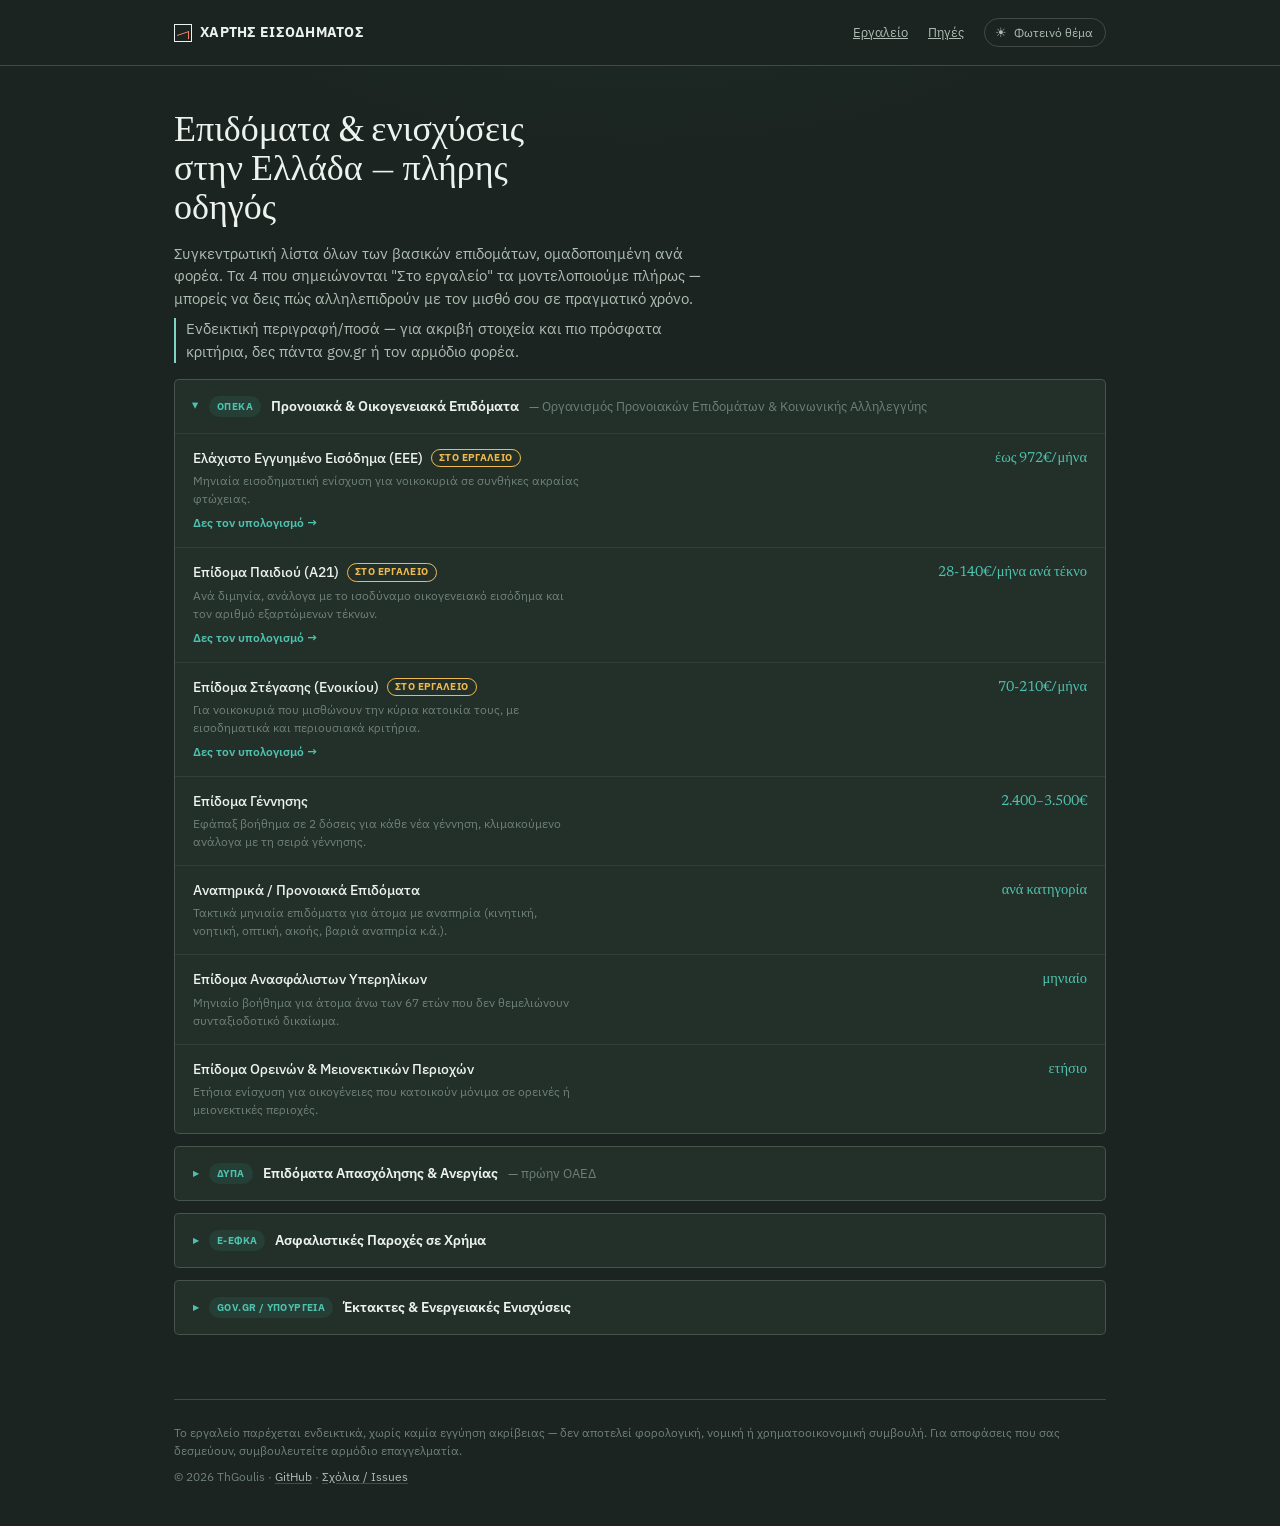
==== epidomata.html @ 14509c6a "Add files via upload" ====
<!DOCTYPE html>
<html lang="el" data-theme="dark">
<head>
<meta charset="UTF-8">
<meta name="viewport" content="width=device-width, initial-scale=1.0">
<title>Επιδόματα &amp; Ενισχύσεις στην Ελλάδα — Πλήρης Οδηγός | Χάρτης Εισοδήματος</title>
<meta name="description" content="Όλα τα επιδόματα και οικονομικές ενισχύσεις στην Ελλάδα σε ένα σημείο — ΟΠΕΚΑ, ΔΥΠΑ, e-ΕΦΚΑ και έκτακτες ενισχύσεις. Τι είναι, ποιος δικαιούται, πόσο είναι το ποσό.">
<link rel="canonical" href="https://thgoulis.github.io/Benefit-cliff/epidomata.html">
<link rel="icon" type="image/svg+xml" href="data:image/svg+xml,%3Csvg xmlns='http://www.w3.org/2000/svg' viewBox='0 0 32 32'%3E%3Crect width='32' height='32' rx='7' fill='%231B2420'/%3E%3Crect x='7' y='9' width='18' height='3.4' rx='1.7' fill='%234FC2AE'/%3E%3Crect x='7' y='14.3' width='18' height='3.4' rx='1.7' fill='%234FC2AE'/%3E%3Crect x='7' y='19.6' width='18' height='3.4' rx='1.7' fill='%234FC2AE'/%3E%3C/svg%3E">
<link rel="preconnect" href="https://fonts.googleapis.com">
<link rel="preconnect" href="https://fonts.gstatic.com" crossorigin>
<link href="https://fonts.googleapis.com/css2?family=Newsreader:ital,opsz,wght@0,6..72,400;0,6..72,500;0,6..72,600;1,6..72,500&family=IBM+Plex+Sans:wght@400;500;600;700&display=swap" rel="stylesheet">
<link rel="stylesheet" href="style.css">
<style>
  /* Στυλ ειδικά για αυτή τη σελίδα αναφοράς — προσθέτει πάνω στο style.css, δεν το αντικαθιστά */
  .ref-hero{ padding: 48px 0 8px; }
  .ref-hero h1{
    font-family:'Newsreader', serif; font-weight:500; font-size: clamp(26px, 4vw, 36px);
    margin: 0 0 12px; max-width: 20ch;
  }
  .ref-hero p{ color: var(--ink-soft); font-size: 15px; max-width: 60ch; margin: 0 0 8px; }
  .ref-note{
    font-size: 12.5px; color: var(--ink-faint); margin: 4px 0 32px;
    border-left: 2px solid var(--contour-soft); padding-left: 10px;
  }

  .agency-group{
    background: var(--paper-card); border: 1px solid var(--line-strong); border-radius: var(--radius);
    margin-bottom: 12px; overflow: hidden;
  }
  .agency-group summary{
    cursor: pointer; padding: 16px 18px; font-weight: 600; font-size: 14px;
    display:flex; align-items:center; gap: 10px; list-style: none;
  }
  .agency-group summary::-webkit-details-marker{ display:none; }
  .agency-group summary::before{ content:"▸"; color: var(--contour); font-size: 11px; transition: transform .15s ease; flex: none; }
  .agency-group[open] summary::before{ transform: rotate(90deg); }
  .agency-group summary .agency-full{ color: var(--ink-faint); font-weight: 400; font-size: 12.5px; }
  .agency-badge{
    font-size: 10px; font-weight: 700; text-transform: uppercase; letter-spacing: 0.04em;
    color: var(--contour); background: rgba(61,163,148,0.12); padding: 3px 8px; border-radius: 999px; flex: none;
  }

  .agency-row{
    padding: 14px 18px; border-top: 1px solid var(--line);
    display:flex; justify-content:space-between; gap:16px; align-items:flex-start;
  }
  .agency-row .name{ font-weight: 500; font-size: 13.5px; display:flex; align-items:center; gap:8px; flex-wrap:wrap; }
  .agency-row .desc{ color: var(--ink-faint); font-size: 12px; margin-top: 4px; max-width: 56ch; }
  .agency-row .amount{
    font-family:'Newsreader', serif; font-size: 14.5px; color: var(--contour); flex: none;
    white-space: nowrap; text-align:right;
  }
  .in-tool-tag{
    font-size: 9.5px; font-weight: 700; text-transform: uppercase; letter-spacing: 0.04em;
    color: var(--hazard); border: 1px solid var(--hazard); border-radius: 999px; padding: 1px 7px;
  }
  .agency-row a.tool-link{
    display:inline-block; margin-top: 6px; font-size: 12px; color: var(--contour); font-weight: 600; text-decoration:none;
  }
  .agency-row a.tool-link:hover{ text-decoration: underline; }
</style>
</head>
<body>

<div class="topbar">
  <div class="wrap">
    <div class="brand"><span class="mark"></span> Χάρτης Εισοδήματος</div>
    <nav>
      <a href="index.html">Εργαλείο</a>
      <a href="https://github.com/ThGoulis/Benefit-cliff/blob/main/TECHNICAL.md" target="_blank" rel="noopener">Πηγές</a>
      <button id="themeToggle" type="button" aria-pressed="false">
        <span class="tt-icon" aria-hidden="true">☾</span>
        <span class="tt-label">Σκούρο θέμα</span>
      </button>
    </nav>
  </div>
</div>

<div class="wrap">
  <section class="ref-hero">
    <h1>Επιδόματα &amp; ενισχύσεις στην Ελλάδα — πλήρης οδηγός</h1>
    <p>Συγκεντρωτική λίστα όλων των βασικών επιδομάτων, ομαδοποιημένη ανά φορέα. Τα 4 που σημειώνονται "Στο εργαλείο" τα μοντελοποιούμε πλήρως — μπορείς να δεις πώς αλληλεπιδρούν με τον μισθό σου σε πραγματικό χρόνο.</p>
    <p class="ref-note">Ενδεικτική περιγραφή/ποσά — για ακριβή στοιχεία και πιο πρόσφατα κριτήρια, δες πάντα gov.gr ή τον αρμόδιο φορέα.</p>
  </section>

  <!-- ΟΠΕΚΑ -->
  <details class="agency-group" open>
    <summary><span class="agency-badge">ΟΠΕΚΑ</span> Προνοιακά &amp; Οικογενειακά Επιδόματα <span class="agency-full">— Οργανισμός Προνοιακών Επιδομάτων &amp; Κοινωνικής Αλληλεγγύης</span></summary>

    <div class="agency-row">
      <div>
        <div class="name">Ελάχιστο Εγγυημένο Εισόδημα (ΕΕΕ) <span class="in-tool-tag">Στο εργαλείο</span></div>
        <div class="desc">Μηνιαία εισοδηματική ενίσχυση για νοικοκυριά σε συνθήκες ακραίας φτώχειας.</div>
        <a class="tool-link" href="index.html">Δες τον υπολογισμό →</a>
      </div>
      <div class="amount">έως 972€/μήνα</div>
    </div>

    <div class="agency-row">
      <div>
        <div class="name">Επίδομα Παιδιού (Α21) <span class="in-tool-tag">Στο εργαλείο</span></div>
        <div class="desc">Ανά διμηνία, ανάλογα με το ισοδύναμο οικογενειακό εισόδημα και τον αριθμό εξαρτώμενων τέκνων.</div>
        <a class="tool-link" href="index.html">Δες τον υπολογισμό →</a>
      </div>
      <div class="amount">28-140€/μήνα ανά τέκνο</div>
    </div>

    <div class="agency-row">
      <div>
        <div class="name">Επίδομα Στέγασης (Ενοικίου) <span class="in-tool-tag">Στο εργαλείο</span></div>
        <div class="desc">Για νοικοκυριά που μισθώνουν την κύρια κατοικία τους, με εισοδηματικά και περιουσιακά κριτήρια.</div>
        <a class="tool-link" href="index.html">Δες τον υπολογισμό →</a>
      </div>
      <div class="amount">70-210€/μήνα</div>
    </div>

    <div class="agency-row">
      <div>
        <div class="name">Επίδομα Γέννησης</div>
        <div class="desc">Εφάπαξ βοήθημα σε 2 δόσεις για κάθε νέα γέννηση, κλιμακούμενο ανάλογα με τη σειρά γέννησης.</div>
      </div>
      <div class="amount">2.400–3.500€</div>
    </div>

    <div class="agency-row">
      <div>
        <div class="name">Αναπηρικά / Προνοιακά Επιδόματα</div>
        <div class="desc">Τακτικά μηνιαία επιδόματα για άτομα με αναπηρία (κινητική, νοητική, οπτική, ακοής, βαριά αναπηρία κ.ά.).</div>
      </div>
      <div class="amount">ανά κατηγορία</div>
    </div>

    <div class="agency-row">
      <div>
        <div class="name">Επίδομα Ανασφάλιστων Υπερηλίκων</div>
        <div class="desc">Μηνιαίο βοήθημα για άτομα άνω των 67 ετών που δεν θεμελιώνουν συνταξιοδοτικό δικαίωμα.</div>
      </div>
      <div class="amount">μηνιαίο</div>
    </div>

    <div class="agency-row">
      <div>
        <div class="name">Επίδομα Ορεινών &amp; Μειονεκτικών Περιοχών</div>
        <div class="desc">Ετήσια ενίσχυση για οικογένειες που κατοικούν μόνιμα σε ορεινές ή μειονεκτικές περιοχές.</div>
      </div>
      <div class="amount">ετήσιο</div>
    </div>
  </details>

  <!-- ΔΥΠΑ -->
  <details class="agency-group">
    <summary><span class="agency-badge">ΔΥΠΑ</span> Επιδόματα Απασχόλησης &amp; Ανεργίας <span class="agency-full">— πρώην ΟΑΕΔ</span></summary>

    <div class="agency-row">
      <div>
        <div class="name">Τακτικό Επίδομα Ανεργίας</div>
        <div class="desc">Για μισθωτούς των οποίων η σύμβαση καταγγέλθηκε ή έληξε, εφόσον συμπληρώνουν τις απαιτούμενες ημέρες ασφάλισης.</div>
      </div>
      <div class="amount">ανά περίπτωση</div>
    </div>

    <div class="agency-row">
      <div>
        <div class="name">Επίδομα Μακροχρονίως Ανέργων</div>
        <div class="desc">Για εγγεγραμμένους ανέργους που παραμένουν στα μητρώα πάνω από 12 μήνες και έχουν εξαντλήσει την τακτική επιδότηση.</div>
      </div>
      <div class="amount">μηνιαίο</div>
    </div>

    <div class="agency-row">
      <div>
        <div class="name">Ειδική Παροχή Προστασίας Μητρότητας</div>
        <div class="desc">Επιδότηση 9-12 μηνών (μετά την άδεια λοχείας) για μισθωτές, αυτοαπασχολούμενες και αγρότισσες.</div>
      </div>
      <div class="amount">9-12 μήνες</div>
    </div>

    <div class="agency-row">
      <div>
        <div class="name">Βοήθημα Αυτοτελώς &amp; Ανεξαρτήτως Απασχολουμένων</div>
        <div class="desc">Για ελεύθερους επαγγελματίες που διέκοψαν αποδεδειγμένα τη δραστηριότητά τους.</div>
      </div>
      <div class="amount">ανά περίπτωση</div>
    </div>

    <div class="agency-row">
      <div>
        <div class="name">Ειδικά Εποχικά Βοηθήματα</div>
        <div class="desc">Εφάπαξ ενισχύσεις για εργαζόμενους σε εποχιακά επαγγέλματα (τουρισμός, επισιτισμός, οικοδομή, καλλιτέχνες κ.ά.).</div>
      </div>
      <div class="amount">εφάπαξ</div>
    </div>
  </details>

  <!-- e-ΕΦΚΑ -->
  <details class="agency-group">
    <summary><span class="agency-badge">e-ΕΦΚΑ</span> Ασφαλιστικές Παροχές σε Χρήμα</summary>

    <div class="agency-row">
      <div>
        <div class="name">Επίδομα Ασθενείας &amp; Ατυχήματος</div>
        <div class="desc">Αποζημίωση για τις ημέρες απουσίας από την εργασία λόγω ασθένειας ή εργατικού ατυχήματος.</div>
      </div>
      <div class="amount">ανά περίπτωση</div>
    </div>

    <div class="agency-row">
      <div>
        <div class="name">Επίδομα Κυοφορίας &amp; Λοχείας</div>
        <div class="desc">Καταβάλλεται σε ασφαλισμένες για το διάστημα πριν και μετά τον τοκετό (συνολικά 119 ημέρες).</div>
      </div>
      <div class="amount">119 ημέρες</div>
    </div>

    <div class="agency-row">
      <div>
        <div class="name">Εξωιδρυματικό Επίδομα</div>
        <div class="desc">Μηνιαίο βοήθημα παραπληγίας / τετραπληγίας για ασφαλισμένους και συνταξιούχους.</div>
      </div>
      <div class="amount">μηνιαίο</div>
    </div>

    <div class="agency-row">
      <div>
        <div class="name">Επίδομα Εξόδων Κηδείας</div>
        <div class="desc">Εφάπαξ χρηματικό ποσό στον φροντιστή της κηδείας θανόντος ασφαλισμένου ή συνταξιούχου.</div>
      </div>
      <div class="amount">εφάπαξ</div>
    </div>
  </details>

  <!-- Έκτακτες / Λοιπά -->
  <details class="agency-group">
    <summary><span class="agency-badge">Gov.gr / Υπουργεία</span> Έκτακτες &amp; Ενεργειακές Ενισχύσεις</summary>

    <div class="agency-row">
      <div>
        <div class="name">Κοινωνικό Οικιακό Τιμολόγιο (ΚΟΤ) <span class="in-tool-tag">Στο εργαλείο</span></div>
        <div class="desc">Έκπτωση στο ηλεκτρικό ρεύμα για ευάλωτα νοικοκυριά (μοντελοποιούμε την κατηγορία Β).</div>
        <a class="tool-link" href="index.html">Δες τον υπολογισμό →</a>
      </div>
      <div class="amount">4,5 λεπτά/kWh</div>
    </div>

    <div class="agency-row">
      <div>
        <div class="name">Επίδομα Θέρμανσης</div>
        <div class="desc">Ετήσιο επίδομα για δαπάνες θέρμανσης (πετρέλαιο, φυσικό αέριο, ρεύμα, καυσόξυλα κ.ά.) — εξαρτάται από κλιματική ζώνη οικισμού.</div>
      </div>
      <div class="amount">ανά καύσιμο/ζώνη</div>
    </div>

    <div class="agency-row">
      <div>
        <div class="name">Προγράμματα Vouchers</div>
        <div class="desc">Περιοδικά προγράμματα όπως «Τουρισμός για Όλους», Youth Pass, Κοινωνικός Τουρισμός ΔΥΠΑ κ.ά.</div>
      </div>
      <div class="amount">περιοδικά</div>
    </div>
  </details>

  <footer>
    <span>Το εργαλείο παρέχεται ενδεικτικά, χωρίς καμία εγγύηση ακρίβειας — δεν αποτελεί φορολογική, νομική ή χρηματοοικονομική συμβουλή. Για αποφάσεις που σας δεσμεύουν, συμβουλευτείτε αρμόδιο επαγγελματία.</span>
    <span>© 2026 ThGoulis · <a href="https://github.com/ThGoulis/Benefit-cliff" target="_blank" rel="noopener">GitHub</a> · <a href="https://github.com/ThGoulis/Benefit-cliff/issues" target="_blank" rel="noopener">Σχόλια / Issues</a></span>
  </footer>
</div>

<script>
  const themeToggle = document.getElementById('themeToggle');
  const ttIcon = themeToggle.querySelector('.tt-icon');
  const ttLabel = themeToggle.querySelector('.tt-label');

  function setTheme(dark){
    document.documentElement.setAttribute('data-theme', dark ? 'dark' : 'light');
    themeToggle.setAttribute('aria-pressed', String(dark));
    ttIcon.textContent = dark ? '☀' : '☾';
    ttLabel.textContent = dark ? 'Φωτεινό θέμα' : 'Σκούρο θέμα';
  }

  setTheme(true);
  themeToggle.addEventListener('click', () => {
    const isDark = document.documentElement.getAttribute('data-theme') === 'dark';
    setTheme(!isDark);
  });
</script>

</body>
</html>
---- style.css ----
:root{
    --paper: #F1F4F0;
    --paper-card: #FFFFFF;
    --ink: #263A32;
    --ink-soft: #5B6E64;
    --ink-faint: #93A39A;
    --contour: #3DA394;
    --contour-soft: #8FC4BA;
    --hazard: #E8A33D;
    --drop: #E2694F;
    --line: rgba(38,58,50,0.09);
    --line-strong: rgba(38,58,50,0.18);
    --radius: 5px;
  }

  :root[data-theme="dark"]{
    --paper: #1B2420;
    --paper-card: #223029;
    --ink: #EDF2EE;
    --ink-soft: #AEBDB4;
    --ink-faint: #6E8078;
    --contour: #4FC2AE;
    --contour-soft: #7FD4C4;
    --hazard: #F0B94D;
    --drop: #F0806A;
    --line: rgba(237,242,238,0.08);
    --line-strong: rgba(237,242,238,0.18);
  }

  :root{ color-scheme: light; }
  :root[data-theme="dark"]{ color-scheme: dark; }

  html{ transition: none; }
  body{ transition: background-color 0.2s ease, color 0.2s ease; }
  .chart-card, .field, table.breakdown{ transition: background-color 0.2s ease, border-color 0.2s ease; }

  *{ box-sizing: border-box; }
  html{ scroll-behavior: smooth; }

  body{
    margin:0;
    background: var(--paper);
    color: var(--ink);
    font-family: 'IBM Plex Sans', sans-serif;
    line-height: 1.5;
    background-image:
      radial-gradient(ellipse 900px 500px at 50% -10%, rgba(61,163,148,0.10), transparent 60%);
    background-repeat: no-repeat;
  }

  a{ color: inherit; }

  .wrap{
    max-width: 980px;
    margin: 0 auto;
    padding: 0 24px;
  }

  /* ---------- Top bar ---------- */
  .topbar{
    border-bottom: 1px solid var(--line-strong);
    background: var(--paper);
  }
  .topbar .wrap{
    display:flex;
    align-items:center;
    justify-content: space-between;
    padding-top: 18px;
    padding-bottom: 18px;
  }
  .brand{
    font-family:'IBM Plex Sans', sans-serif;
    font-weight:700;
    letter-spacing: 0.02em;
    font-size: 14px;
    text-transform: uppercase;
    display:flex;
    align-items:center;
    gap: 8px;
  }
  .brand .mark{
    width: 18px; height: 18px;
    border: 1.5px solid var(--ink);
    position: relative;
    flex: none;
  }
  .brand .mark::after{
    content:"";
    position:absolute;
    left:2px; right:2px; bottom:2px;
    height: 7px;
    border-top: 1.5px solid var(--drop);
    border-right: 1.5px solid var(--drop);
    transform: skewY(-18deg);
    transform-origin: right bottom;
  }
  .topbar nav{
    font-size: 13px;
    color: var(--ink-soft);
    display:flex; gap: 20px;
    align-items: center;
  }
  #themeToggle{
    display:flex;
    align-items:center;
    gap: 7px;
    font-family: inherit;
    font-size: 12px;
    color: var(--ink-soft);
    background: transparent;
    border: 1px solid var(--line-strong);
    border-radius: 999px;
    padding: 6px 12px 6px 10px;
    cursor: pointer;
  }
  #themeToggle:hover{ border-color: var(--contour); color: var(--ink); }
  #themeToggle .tt-icon{ font-size: 13px; line-height:1; }
  @media (max-width: 520px){
    .topbar nav span:not(.tt-icon), .topbar nav > a{ display:none; }
    .tt-label{ display:none; }
  }

  /* ---------- Hero ---------- */
  .hero{
    padding: 56px 0 40px;
  }
  .intro-card{
    position: relative;
    background: var(--paper-card);
    border: 1px solid var(--line-strong);
    border-radius: var(--radius);
    padding: 18px 40px 18px 20px;
    margin-bottom: 28px;
  }
  .intro-eyebrow{
    font-size: 11px;
    font-weight: 700;
    text-transform: uppercase;
    letter-spacing: 0.06em;
    color: var(--contour);
    margin-bottom: 8px;
  }
  .intro-list{
    margin: 0;
    padding-left: 18px;
    font-size: 13px;
    color: var(--ink-soft);
    line-height: 1.6;
  }
  .intro-list strong{ color: var(--ink); font-weight: 600; }
  .intro-close{
    position: absolute;
    top: 10px; right: 10px;
    width: 26px; height: 26px;
    border: none;
    background: transparent;
    color: var(--ink-faint);
    font-size: 18px;
    line-height: 1;
    cursor: pointer;
    border-radius: 50%;
  }
  .intro-close:hover{ background: var(--line); color: var(--ink); }
  .eyebrow{
    font-size: 12px;
    letter-spacing: 0.12em;
    text-transform: uppercase;
    color: var(--contour);
    font-weight: 600;
    display:flex;
    align-items:center;
    gap:10px;
    margin-bottom: 18px;
  }
  .eyebrow::before{
    content:"";
    width: 28px; height: 1px;
    background: var(--contour);
  }
  h1{
    font-family: 'Newsreader', serif;
    font-weight: 500;
    font-size: clamp(34px, 5vw, 54px);
    line-height: 1.08;
    margin: 0 0 20px;
    max-width: 14ch;
  }
  h1 em{
    font-style: italic;
    color: var(--drop);
  }
  .lede{
    font-size: 17px;
    color: var(--ink-soft);
    max-width: 56ch;
    margin: 0 0 8px;
  }

  /* ---------- Chart card ---------- */
  .chart-card{
    margin-top: 36px;
    background: var(--paper-card);
    border: 1px solid var(--line-strong);
    border-radius: var(--radius);
    padding: 28px 28px 18px;
    position: relative;
  }
  .chart-card::before{
    content:"01 — ΔΙΑΓΡΑΜΜΑ";
    position:absolute;
    top: -10px; left: 24px;
    background: var(--paper);
    padding: 0 8px;
    font-size: 11px;
    letter-spacing: 0.08em;
    color: var(--ink-faint);
    font-weight: 600;
  }
  .chart-head{
    display:flex;
    justify-content: space-between;
    align-items: baseline;
    flex-wrap: wrap;
    gap: 8px;
    margin-bottom: 6px;
  }
  .chart-head h2{
    font-family: 'IBM Plex Sans', sans-serif;
    font-size: 14px;
    font-weight: 600;
    margin:0;
  }
  .chart-head .axis-label{
    font-size: 11.5px;
    color: var(--ink-faint);
  }
  svg.curve{ width:100%; height:auto; display:block; }
  .grid-line{ stroke: var(--line); stroke-width:1; }
  .axis-line{ stroke: var(--line-strong); stroke-width:1; }
  .curve-path{
    fill:none;
    stroke: var(--contour);
    stroke-width: 2.5;
    stroke-linecap: round;
    stroke-linejoin: round;
  }
  .drop-zone{ fill: var(--drop); opacity: 0.08; }
  .drop-line{
    stroke: var(--drop);
    stroke-width: 1.3;
    stroke-dasharray: 3 4;
  }
  .marker{
    fill: var(--paper-card);
    stroke: var(--contour);
    stroke-width: 2.5;
  }
  .hazard-tri{ fill: var(--hazard); stroke: var(--ink); stroke-width: 1.6; stroke-linejoin: round; }
  .chart-caption-text{
    font-family:'IBM Plex Sans', sans-serif;
    font-size: 10.5px;
    fill: var(--ink-soft);
  }
  .chart-caption-text.drop{ fill: var(--drop); font-weight:600; }

  .income-input-row{
    display:flex;
    align-items: baseline;
    gap: 12px;
    width: 100%;
    margin-bottom: 18px;
  }
  .income-input-row label{
    font-size: 12px;
    color: var(--ink-soft);
    flex: none;
  }
  .income-input-row input{
    font-family:'Newsreader', serif;
    font-size: 21px;
    font-weight: 500;
    color: var(--ink);
    background: transparent;
    border: none;
    border-bottom: 1px solid var(--line-strong);
    padding: 2px 0;
    width: 130px;
  }
  .income-input-row input:focus{ outline: none; border-bottom-color: var(--contour); }

  .slider-row{
    margin-top: 6px;
    padding-top: 16px;
    border-top: 1px solid var(--line);
    display:flex;
    align-items:center;
    gap: 18px;
    flex-wrap: wrap;
  }
  .slider-row label{
    font-size: 12px;
    color: var(--ink-soft);
    flex: none;
  }
  input[type=range]{
    flex: 1 1 220px;
    accent-color: var(--contour);
    height: 28px;
  }
  input[type=range]::-webkit-slider-thumb{
    width: 22px;
    height: 22px;
  }
  input[type=range]::-moz-range-thumb{
    width: 22px;
    height: 22px;
    border: none;
  }
  input[type=range]::-moz-range-track{
    height: 6px;
  }
  @media (max-width: 480px){
    .slider-row{ align-items: stretch; }
    .slider-row label{ flex-basis: 100%; }
    input[type=range]{ flex-basis: 100%; }
    .income-input-row{ flex-direction: column; align-items: flex-start; gap: 4px; }
  }
  .readouts{
    display:flex;
    gap: 22px;
    flex-wrap: wrap;
  }
  .readout{
    text-align: left;
  }
  .readout .num{
    font-family:'Newsreader', serif;
    font-size: 22px;
    font-weight: 500;
    line-height:1;
  }
  .readout .num.drop-color{ color: var(--drop); }
  .readout .num.gain-color{ color: var(--contour); }
  .readout .num.warn-color{ color: var(--hazard); }
  .readout .lbl{
    font-size: 10.5px;
    color: var(--ink-faint);
    text-transform: uppercase;
    letter-spacing: 0.05em;
  }

  .whatif-row{
    margin-top: 16px;
    padding-top: 14px;
    border-top: 1px solid var(--line);
    display:flex;
    align-items:center;
    gap: 12px;
    flex-wrap: wrap;
  }
  .whatif-label{
    font-size: 11.5px;
    color: var(--ink-faint);
    text-transform: uppercase;
    letter-spacing: 0.05em;
    flex: none;
  }
  .whatif-buttons{
    display:flex;
    gap: 8px;
    flex-wrap: wrap;
  }
  .whatif-btn{
    font-family: inherit;
    font-size: 12.5px;
    font-weight: 600;
    color: var(--contour);
    background: transparent;
    border: 1px solid var(--contour-soft);
    border-radius: 999px;
    padding: 5px 13px;
    cursor: pointer;
    transition: background-color 0.15s ease, color 0.15s ease;
  }
  .whatif-btn:hover{ background: var(--contour); color: var(--paper-card); }
  .whatif-btn-neg{ color: var(--drop); border-color: var(--drop); opacity: 0.75; }
  .whatif-btn-neg:hover{ background: var(--drop); color: var(--paper-card); opacity: 1; }

  /* ---------- Section shell ---------- */
  .section{
    margin-top: 52px;
  }
  .section-head{
    display:flex;
    align-items:baseline;
    gap: 14px;
    margin-bottom: 18px;
  }
  .section-num{
    font-family:'Newsreader', serif;
    font-style: italic;
    color: var(--contour-soft);
    font-size: 22px;
    flex: none;
  }
  .section-head h2{
    font-family:'IBM Plex Sans', sans-serif;
    font-size: 15px;
    font-weight: 700;
    text-transform: uppercase;
    letter-spacing: 0.04em;
    margin: 0;
  }
  .section-desc{
    font-size: 13.5px;
    color: var(--ink-soft);
    margin: -8px 0 20px;
    max-width: 60ch;
  }

  /* ---------- Input panel ---------- */
  .field-grid{
    display:grid;
    grid-template-columns: repeat(auto-fit, minmax(200px,1fr));
    background: var(--paper-card);
    border: 1px solid var(--line-strong);
    border-radius: var(--radius);
    overflow: hidden;
  }
  .field{
    background: var(--paper-card);
    padding: 16px 18px;
    border-right: 1px solid var(--line-strong);
    border-bottom: 1px solid var(--line-strong);
  }
  .field label{
    display:block;
    font-size: 11px;
    text-transform: uppercase;
    letter-spacing: 0.05em;
    color: var(--ink-faint);
    margin-bottom: 8px;
  }
  .field.spouse-field{
    border-left: 3px solid var(--contour-soft);
  }
  .field.spouse-field label{
    color: var(--contour);
  }
  .field.criteria-field{
    border-left: 3px solid var(--hazard);
  }
  .field.criteria-field label{
    color: var(--hazard);
  }
  .field select, .field input[type=number], .field input[type=text]{
    width:100%;
    padding: 8px 0;
    border: none;
    border-bottom: 1px solid var(--line-strong);
    background: transparent;
    font-family: inherit;
    font-size: 15px;
    color: var(--ink);
  }
  .field select{
    background: var(--paper-card);
    cursor: pointer;
  }
  .field select option{
    background: var(--paper-card);
    color: var(--ink);
  }
  .field select:focus, .field input:focus{
    outline: none;
    border-bottom-color: var(--contour);
  }
  .field .hint{
    font-size: 10.5px;
    color: var(--ink-faint);
    margin-top: 6px;
  }

  /* ---------- Executive summary card ---------- */
  .summary-card{
    background: var(--paper-card);
    border: 1px solid var(--line-strong);
    border-radius: var(--radius);
    padding: 18px 20px;
    margin-bottom: 24px;
  }
  .summary-insight{
    margin: 0 0 16px;
    font-size: 14.5px;
    line-height: 1.5;
    color: var(--ink);
    padding-bottom: 14px;
    border-bottom: 1px solid var(--line);
  }
  .summary-insight.warn-color{ color: var(--hazard); }
  .summary-insight.drop-color{ color: var(--drop); }
  .summary-insight.gain-color{ color: var(--contour); }
  .summary-grid{
    display:grid;
    grid-template-columns: repeat(auto-fit, minmax(110px,1fr));
    gap: 16px;
  }
  .summary-stat{ text-align:left; }
  .summary-num{
    font-family:'Newsreader', serif;
    font-size: 19px;
    font-weight: 500;
    line-height:1.15;
  }
  .summary-num.gain-color{ color: var(--contour); }
  .summary-num.warn-color{ color: var(--hazard); }
  .summary-num.drop-color{ color: var(--drop); }
  .summary-lbl{
    font-size: 10.5px;
    color: var(--ink-faint);
    text-transform: uppercase;
    letter-spacing: 0.05em;
    margin-top: 3px;
  }

  /* ---------- Breakdown table (placeholder) ---------- */
  table.breakdown{
    width:100%;
    border-collapse: collapse;
    font-size: 13.5px;
  }
  table.breakdown th{
    text-align:left;
    font-size: 10.5px;
    text-transform: uppercase;
    letter-spacing: 0.05em;
    color: var(--ink-faint);
    font-weight:600;
    padding: 0 12px 10px;
    border-bottom: 1px solid var(--line-strong);
  }
  table.breakdown td{
    padding: 14px 12px;
    border-bottom: 1px solid var(--line);
  }
  table.breakdown tr:last-child td{ border-bottom:none; }
  .status-dot{
    display:inline-block;
    width:8px; height:8px;
    border-radius: 50%;
    margin-inline-end: 8px;
  }
  .status-dot.active{ background: var(--contour); }
  .status-dot.warn{ background: var(--hazard); }
  .status-dot.off{ background: var(--ink-faint); }
  .amount{ font-family:'Newsreader', serif; font-size: 15px; }

  .benefit-total{
    display:flex;
    justify-content: space-between;
    align-items: baseline;
    margin-top: 4px;
    padding-top: 14px;
    border-top: 1px solid var(--line-strong);
    font-size: 14px;
    font-weight: 600;
    color: var(--ink);
  }
  .benefit-total em{
    font-style: normal;
    font-weight: 400;
    color: var(--ink-faint);
    font-size: 11.5px;
    text-transform: uppercase;
    letter-spacing: 0.04em;
    margin-inline-start: 6px;
  }
  .benefit-total .amount{ font-size: 19px; color: var(--contour); }

  footer{
    margin-top: 64px;
    padding: 24px 0 40px;
    border-top: 1px solid var(--line-strong);
    font-size: 12px;
    color: var(--ink-faint);
    display:flex;
    justify-content: space-between;
    flex-wrap: wrap;
    gap: 8px;
  }
  footer a{
    color: var(--ink-soft);
    text-decoration: underline;
    text-decoration-color: var(--line-strong);
    text-underline-offset: 2px;
  }
  footer a:hover{ color: var(--contour); text-decoration-color: var(--contour); }

  .methodology{
    font-size: 13px;
    color: var(--ink-soft);
  }
  .methodology summary{
    cursor: pointer;
    font-weight: 600;
    color: var(--ink);
    list-style: none;
    display: flex;
    align-items: center;
    gap: 8px;
  }
  .methodology summary::-webkit-details-marker{ display:none; }
  .methodology summary::before{
    content: "▸";
    color: var(--contour);
    transition: transform 0.15s ease;
    font-size: 11px;
  }
  .methodology[open] summary::before{ transform: rotate(90deg); }
  .methodology ul{
    margin: 14px 0 0;
    padding-left: 18px;
    line-height: 1.7;
  }
  .methodology li{ margin-bottom: 6px; }
  .methodology-intro{
    margin: 10px 0 0;
    font-size: 13px;
    color: var(--ink-faint);
  }

  @media (max-width: 640px){
    .hero{ padding: 40px 0 28px; }
    .chart-card{ padding: 20px 16px 14px; }
    .readouts{ gap: 16px; }
  }
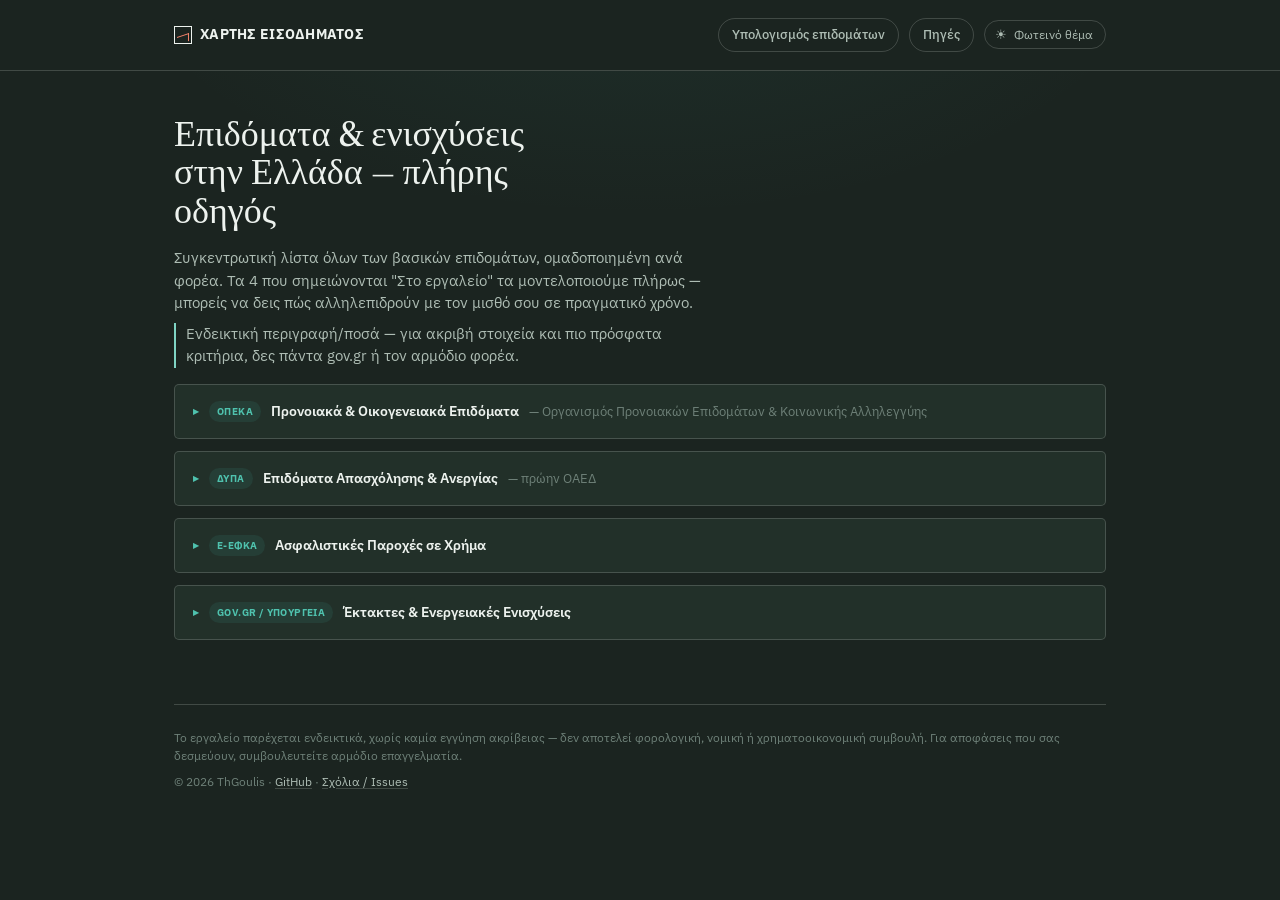
==== commit 3c2a7d73: "Add files via upload" ====
--- a/epidomata.html
+++ b/epidomata.html
@@ -59,6 +59,12 @@
     display:inline-block; margin-top: 6px; font-size: 12px; color: var(--contour); font-weight: 600; text-decoration:none;
   }
   .agency-row a.tool-link:hover{ text-decoration: underline; }
+  .agency-row a.gov-link{
+    display:inline-flex; align-items:center; gap:4px; margin-top: 6px; margin-inline-start: 14px;
+    font-size: 11.5px; color: var(--ink-faint); text-decoration:none;
+  }
+  .agency-row a.gov-link:hover{ color: var(--contour); text-decoration: underline; }
+  .row-links{ display:flex; flex-wrap:wrap; }
 </style>
 </head>
 <body>
@@ -67,7 +73,7 @@
   <div class="wrap">
     <div class="brand"><span class="mark"></span> Χάρτης Εισοδήματος</div>
     <nav>
-      <a href="index.html">Εργαλείο</a>
+      <a href="index.html">Υπολογισμός επιδομάτων</a>
       <a href="https://github.com/ThGoulis/Benefit-cliff/blob/main/TECHNICAL.md" target="_blank" rel="noopener">Πηγές</a>
       <button id="themeToggle" type="button" aria-pressed="false">
         <span class="tt-icon" aria-hidden="true">☾</span>
@@ -85,14 +91,17 @@
   </section>
 
   <!-- ΟΠΕΚΑ -->
-  <details class="agency-group" open>
+  <details class="agency-group">
     <summary><span class="agency-badge">ΟΠΕΚΑ</span> Προνοιακά &amp; Οικογενειακά Επιδόματα <span class="agency-full">— Οργανισμός Προνοιακών Επιδομάτων &amp; Κοινωνικής Αλληλεγγύης</span></summary>
 
     <div class="agency-row">
       <div>
         <div class="name">Ελάχιστο Εγγυημένο Εισόδημα (ΕΕΕ) <span class="in-tool-tag">Στο εργαλείο</span></div>
         <div class="desc">Μηνιαία εισοδηματική ενίσχυση για νοικοκυριά σε συνθήκες ακραίας φτώχειας.</div>
-        <a class="tool-link" href="index.html">Δες τον υπολογισμό →</a>
+        <div class="row-links">
+          <a class="tool-link" href="index.html">Δες τον υπολογισμό →</a>
+          <a class="gov-link" href="https://www.gov.gr/el/services/1002216/elakhisto-egguemeno-eisodema" target="_blank" rel="noopener">gov.gr ↗</a>
+        </div>
       </div>
       <div class="amount">έως 972€/μήνα</div>
     </div>
@@ -101,7 +110,10 @@
       <div>
         <div class="name">Επίδομα Παιδιού (Α21) <span class="in-tool-tag">Στο εργαλείο</span></div>
         <div class="desc">Ανά διμηνία, ανάλογα με το ισοδύναμο οικογενειακό εισόδημα και τον αριθμό εξαρτώμενων τέκνων.</div>
-        <a class="tool-link" href="index.html">Δες τον υπολογισμό →</a>
+        <div class="row-links">
+          <a class="tool-link" href="index.html">Δες τον υπολογισμό →</a>
+          <a class="gov-link" href="https://www.idika.gr/epidomapaidiou/" target="_blank" rel="noopener">gov.gr ↗</a>
+        </div>
       </div>
       <div class="amount">28-140€/μήνα ανά τέκνο</div>
     </div>
@@ -110,7 +122,10 @@
       <div>
         <div class="name">Επίδομα Στέγασης (Ενοικίου) <span class="in-tool-tag">Στο εργαλείο</span></div>
         <div class="desc">Για νοικοκυριά που μισθώνουν την κύρια κατοικία τους, με εισοδηματικά και περιουσιακά κριτήρια.</div>
-        <a class="tool-link" href="index.html">Δες τον υπολογισμό →</a>
+        <div class="row-links">
+          <a class="tool-link" href="index.html">Δες τον υπολογισμό →</a>
+          <a class="gov-link" href="https://www.gov.gr/ipiresies/ugeia-kai-pronoia/epidomata/epidoma-stegases" target="_blank" rel="noopener">gov.gr ↗</a>
+        </div>
       </div>
       <div class="amount">70-210€/μήνα</div>
     </div>
@@ -119,6 +134,7 @@
       <div>
         <div class="name">Επίδομα Γέννησης</div>
         <div class="desc">Εφάπαξ βοήθημα σε 2 δόσεις για κάθε νέα γέννηση, κλιμακούμενο ανάλογα με τη σειρά γέννησης.</div>
+        <a class="gov-link" href="https://www.gov.gr/ipiresies/ugeia-kai-pronoia/epidomata/epidoma-genneses" target="_blank" rel="noopener">gov.gr ↗</a>
       </div>
       <div class="amount">2.400–3.500€</div>
     </div>
@@ -127,6 +143,7 @@
       <div>
         <div class="name">Αναπηρικά / Προνοιακά Επιδόματα</div>
         <div class="desc">Τακτικά μηνιαία επιδόματα για άτομα με αναπηρία (κινητική, νοητική, οπτική, ακοής, βαριά αναπηρία κ.ά.).</div>
+        <a class="gov-link" href="https://opeka.gov.gr/atoma-me-anapiria/ilektronikes-ypiresies/aitisi-pronoiako-anapiriko-epidoma/" target="_blank" rel="noopener">gov.gr ↗</a>
       </div>
       <div class="amount">ανά κατηγορία</div>
     </div>
@@ -135,6 +152,7 @@
       <div>
         <div class="name">Επίδομα Ανασφάλιστων Υπερηλίκων</div>
         <div class="desc">Μηνιαίο βοήθημα για άτομα άνω των 67 ετών που δεν θεμελιώνουν συνταξιοδοτικό δικαίωμα.</div>
+        <a class="gov-link" href="https://opeka.gov.gr/anasfalistoi-yperilikes/epidoma-koinonikis-allilengyis-anasfaliston-yperilikon/ilektronikes-ypiresies/" target="_blank" rel="noopener">gov.gr ↗</a>
       </div>
       <div class="amount">μηνιαίο</div>
     </div>
@@ -143,6 +161,7 @@
       <div>
         <div class="name">Επίδομα Ορεινών &amp; Μειονεκτικών Περιοχών</div>
         <div class="desc">Ετήσια ενίσχυση για οικογένειες που κατοικούν μόνιμα σε ορεινές ή μειονεκτικές περιοχές.</div>
+        <a class="gov-link" href="https://oreina.epidomata.gov.gr/" target="_blank" rel="noopener">gov.gr ↗</a>
       </div>
       <div class="amount">ετήσιο</div>
     </div>
@@ -156,6 +175,7 @@
       <div>
         <div class="name">Τακτικό Επίδομα Ανεργίας</div>
         <div class="desc">Για μισθωτούς των οποίων η σύμβαση καταγγέλθηκε ή έληξε, εφόσον συμπληρώνουν τις απαιτούμενες ημέρες ασφάλισης.</div>
+        <a class="gov-link" href="https://www.gov.gr/el/services/1001289/aitese-epidomatos-anergias" target="_blank" rel="noopener">gov.gr ↗</a>
       </div>
       <div class="amount">ανά περίπτωση</div>
     </div>
@@ -164,6 +184,7 @@
       <div>
         <div class="name">Επίδομα Μακροχρονίως Ανέργων</div>
         <div class="desc">Για εγγεγραμμένους ανέργους που παραμένουν στα μητρώα πάνω από 12 μήνες και έχουν εξαντλήσει την τακτική επιδότηση.</div>
+        <a class="gov-link" href="https://www.gov.gr/el/services/1001273/epidoma-makrokhronion-anergon" target="_blank" rel="noopener">gov.gr ↗</a>
       </div>
       <div class="amount">μηνιαίο</div>
     </div>
@@ -172,6 +193,7 @@
       <div>
         <div class="name">Ειδική Παροχή Προστασίας Μητρότητας</div>
         <div class="desc">Επιδότηση 9-12 μηνών (μετά την άδεια λοχείας) για μισθωτές, αυτοαπασχολούμενες και αγρότισσες.</div>
+        <a class="gov-link" href="https://parentalbenefits.dypa.gov.gr" target="_blank" rel="noopener">gov.gr ↗</a>
       </div>
       <div class="amount">9-12 μήνες</div>
     </div>
@@ -180,6 +202,7 @@
       <div>
         <div class="name">Βοήθημα Αυτοτελώς &amp; Ανεξαρτήτως Απασχολουμένων</div>
         <div class="desc">Για ελεύθερους επαγγελματίες που διέκοψαν αποδεδειγμένα τη δραστηριότητά τους.</div>
+        <a class="gov-link" href="https://www.gov.gr/el/services/1001292/boethema-anergias-autotelos-kai-anexartetos-apaskholoumenon" target="_blank" rel="noopener">gov.gr ↗</a>
       </div>
       <div class="amount">ανά περίπτωση</div>
     </div>
@@ -188,6 +211,7 @@
       <div>
         <div class="name">Ειδικά Εποχικά Βοηθήματα</div>
         <div class="desc">Εφάπαξ ενισχύσεις για εργαζόμενους σε εποχιακά επαγγέλματα (τουρισμός, επισιτισμός, οικοδομή, καλλιτέχνες κ.ά.).</div>
+        <a class="gov-link" href="https://www.gov.gr/upourgeia/upourgeio-ergasias-kai-koinonikes-asphalises/demosia-uperesia-apaskholeses-d-up/eidiko-epokhiko-boethema-dypa" target="_blank" rel="noopener">gov.gr ↗</a>
       </div>
       <div class="amount">εφάπαξ</div>
     </div>
@@ -201,6 +225,7 @@
       <div>
         <div class="name">Επίδομα Ασθενείας &amp; Ατυχήματος</div>
         <div class="desc">Αποζημίωση για τις ημέρες απουσίας από την εργασία λόγω ασθένειας ή εργατικού ατυχήματος.</div>
+        <a class="gov-link" href="https://www.e-efka.gov.gr/el/elektronikes-yperesies/epidoma" target="_blank" rel="noopener">gov.gr ↗</a>
       </div>
       <div class="amount">ανά περίπτωση</div>
     </div>
@@ -209,6 +234,7 @@
       <div>
         <div class="name">Επίδομα Κυοφορίας &amp; Λοχείας</div>
         <div class="desc">Καταβάλλεται σε ασφαλισμένες για το διάστημα πριν και μετά τον τοκετό (συνολικά 119 ημέρες).</div>
+        <a class="gov-link" href="https://www.e-efka.gov.gr/el/elektronikes-yperesies/elektronike-aitese-choregeses-epidomatos-metrotetas" target="_blank" rel="noopener">gov.gr ↗</a>
       </div>
       <div class="amount">119 ημέρες</div>
     </div>
@@ -217,6 +243,7 @@
       <div>
         <div class="name">Εξωιδρυματικό Επίδομα</div>
         <div class="desc">Μηνιαίο βοήθημα παραπληγίας / τετραπληγίας για ασφαλισμένους και συνταξιούχους.</div>
+        <a class="gov-link" href="https://www.gov.gr/el/services/1001413/exoidrumatiko-epidoma-paraplegias" target="_blank" rel="noopener">gov.gr ↗</a>
       </div>
       <div class="amount">μηνιαίο</div>
     </div>
@@ -225,6 +252,7 @@
       <div>
         <div class="name">Επίδομα Εξόδων Κηδείας</div>
         <div class="desc">Εφάπαξ χρηματικό ποσό στον φροντιστή της κηδείας θανόντος ασφαλισμένου ή συνταξιούχου.</div>
+        <a class="gov-link" href="https://www.e-efka.gov.gr/el/elektronikes-yperesies/elektronike-yperesia-pleromes-exodon-kedeias" target="_blank" rel="noopener">gov.gr ↗</a>
       </div>
       <div class="amount">εφάπαξ</div>
     </div>
@@ -238,7 +266,10 @@
       <div>
         <div class="name">Κοινωνικό Οικιακό Τιμολόγιο (ΚΟΤ) <span class="in-tool-tag">Στο εργαλείο</span></div>
         <div class="desc">Έκπτωση στο ηλεκτρικό ρεύμα για ευάλωτα νοικοκυριά (μοντελοποιούμε την κατηγορία Β).</div>
-        <a class="tool-link" href="index.html">Δες τον υπολογισμό →</a>
+        <div class="row-links">
+          <a class="tool-link" href="index.html">Δες τον υπολογισμό →</a>
+          <a class="gov-link" href="https://www.gov.gr/ipiresies/ugeia-kai-pronoia/epidomata/koinoniko-oikiako-timologio" target="_blank" rel="noopener">gov.gr ↗</a>
+        </div>
       </div>
       <div class="amount">4,5 λεπτά/kWh</div>
     </div>
@@ -247,6 +278,7 @@
       <div>
         <div class="name">Επίδομα Θέρμανσης</div>
         <div class="desc">Ετήσιο επίδομα για δαπάνες θέρμανσης (πετρέλαιο, φυσικό αέριο, ρεύμα, καυσόξυλα κ.ά.) — εξαρτάται από κλιματική ζώνη οικισμού.</div>
+        <a class="gov-link" href="https://www.gov.gr/ipiresies/ugeia-kai-pronoia/epidomata/epidoma-thermanses" target="_blank" rel="noopener">gov.gr ↗</a>
       </div>
       <div class="amount">ανά καύσιμο/ζώνη</div>
     </div>
@@ -255,6 +287,7 @@
       <div>
         <div class="name">Προγράμματα Vouchers</div>
         <div class="desc">Περιοδικά προγράμματα όπως «Τουρισμός για Όλους», Youth Pass, Κοινωνικός Τουρισμός ΔΥΠΑ κ.ά.</div>
+        <a class="gov-link" href="https://vouchers.gov.gr/" target="_blank" rel="noopener">gov.gr ↗</a>
       </div>
       <div class="amount">περιοδικά</div>
     </div>
--- a/style.css
+++ b/style.css
@@ -97,9 +97,19 @@
   .topbar nav{
     font-size: 13px;
     color: var(--ink-soft);
-    display:flex; gap: 20px;
+    display:flex; gap: 10px;
     align-items: center;
   }
+  .topbar nav a{
+    color: var(--ink-soft);
+    text-decoration: none;
+    padding: 6px 13px;
+    border: 1px solid var(--line-strong);
+    border-radius: 999px;
+    font-weight: 500;
+    transition: background-color 0.15s ease, color 0.15s ease, border-color 0.15s ease;
+  }
+  .topbar nav a:hover{ background: var(--contour); color: var(--paper-card); border-color: var(--contour); }
   #themeToggle{
     display:flex;
     align-items:center;
@@ -116,7 +126,9 @@
   #themeToggle:hover{ border-color: var(--contour); color: var(--ink); }
   #themeToggle .tt-icon{ font-size: 13px; line-height:1; }
   @media (max-width: 520px){
-    .topbar nav span:not(.tt-icon), .topbar nav > a{ display:none; }
+    .topbar .wrap{ flex-wrap: wrap; row-gap: 10px; }
+    .brand{ flex: 1 1 auto; }
+    .topbar nav{ flex: 1 1 100%; justify-content: space-between; flex-wrap: wrap; gap: 10px 16px; }
     .tt-label{ display:none; }
   }
 
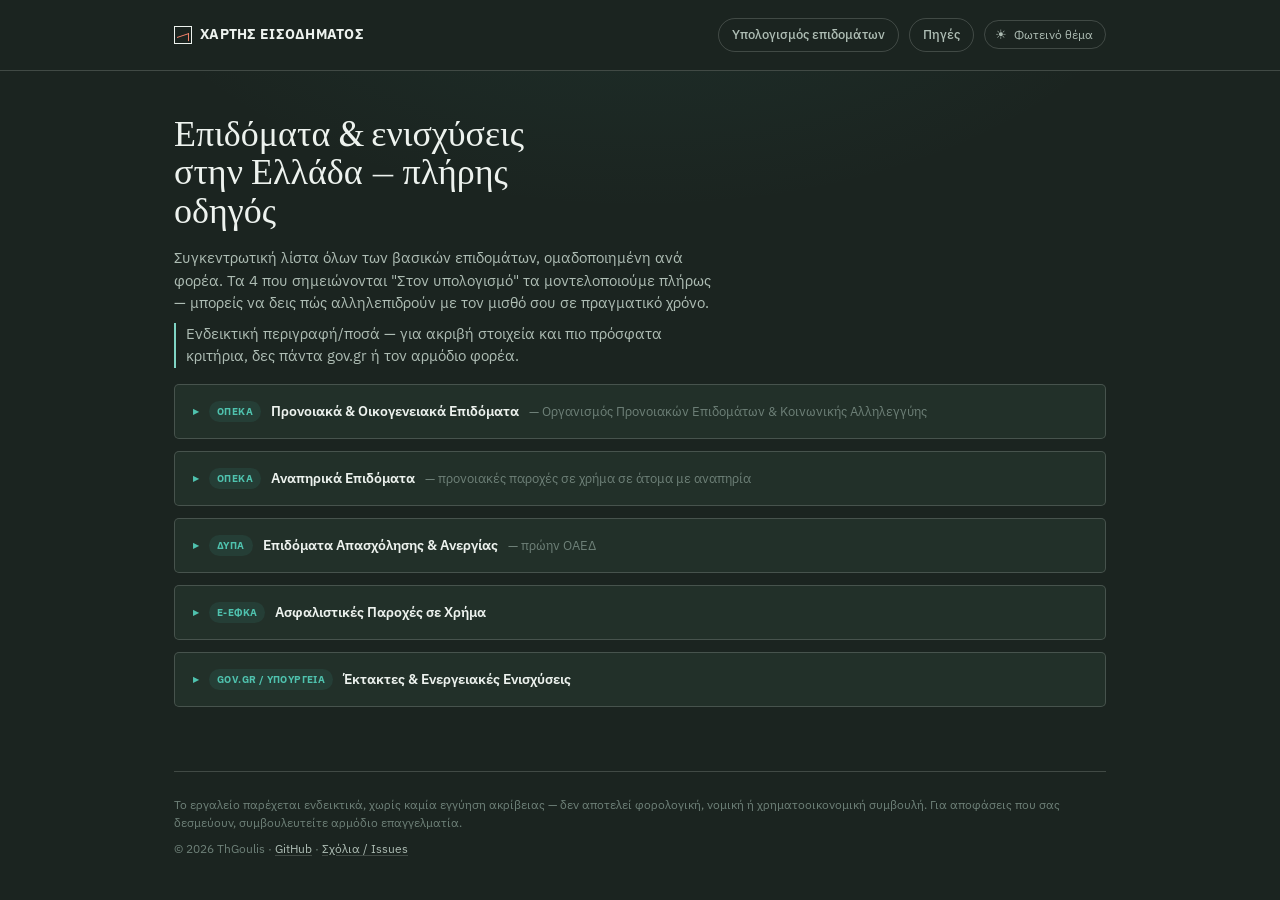
==== commit 057e5854: "Add files via upload" ====
--- a/epidomata.html
+++ b/epidomata.html
@@ -86,7 +86,7 @@
 <div class="wrap">
   <section class="ref-hero">
     <h1>Επιδόματα &amp; ενισχύσεις στην Ελλάδα — πλήρης οδηγός</h1>
-    <p>Συγκεντρωτική λίστα όλων των βασικών επιδομάτων, ομαδοποιημένη ανά φορέα. Τα 4 που σημειώνονται "Στο εργαλείο" τα μοντελοποιούμε πλήρως — μπορείς να δεις πώς αλληλεπιδρούν με τον μισθό σου σε πραγματικό χρόνο.</p>
+    <p>Συγκεντρωτική λίστα όλων των βασικών επιδομάτων, ομαδοποιημένη ανά φορέα. Τα 4 που σημειώνονται "Στον υπολογισμό" τα μοντελοποιούμε πλήρως — μπορείς να δεις πώς αλληλεπιδρούν με τον μισθό σου σε πραγματικό χρόνο.</p>
     <p class="ref-note">Ενδεικτική περιγραφή/ποσά — για ακριβή στοιχεία και πιο πρόσφατα κριτήρια, δες πάντα gov.gr ή τον αρμόδιο φορέα.</p>
   </section>
 
@@ -96,7 +96,7 @@
 
     <div class="agency-row">
       <div>
-        <div class="name">Ελάχιστο Εγγυημένο Εισόδημα (ΕΕΕ) <span class="in-tool-tag">Στο εργαλείο</span></div>
+        <div class="name">Ελάχιστο Εγγυημένο Εισόδημα (ΕΕΕ) <span class="in-tool-tag">Στον υπολογισμό</span></div>
         <div class="desc">Μηνιαία εισοδηματική ενίσχυση για νοικοκυριά σε συνθήκες ακραίας φτώχειας.</div>
         <div class="row-links">
           <a class="tool-link" href="index.html">Δες τον υπολογισμό →</a>
@@ -108,7 +108,7 @@
 
     <div class="agency-row">
       <div>
-        <div class="name">Επίδομα Παιδιού (Α21) <span class="in-tool-tag">Στο εργαλείο</span></div>
+        <div class="name">Επίδομα Παιδιού (Α21) <span class="in-tool-tag">Στον υπολογισμό</span></div>
         <div class="desc">Ανά διμηνία, ανάλογα με το ισοδύναμο οικογενειακό εισόδημα και τον αριθμό εξαρτώμενων τέκνων.</div>
         <div class="row-links">
           <a class="tool-link" href="index.html">Δες τον υπολογισμό →</a>
@@ -120,7 +120,7 @@
 
     <div class="agency-row">
       <div>
-        <div class="name">Επίδομα Στέγασης (Ενοικίου) <span class="in-tool-tag">Στο εργαλείο</span></div>
+        <div class="name">Επίδομα Στέγασης (Ενοικίου) <span class="in-tool-tag">Στον υπολογισμό</span></div>
         <div class="desc">Για νοικοκυριά που μισθώνουν την κύρια κατοικία τους, με εισοδηματικά και περιουσιακά κριτήρια.</div>
         <div class="row-links">
           <a class="tool-link" href="index.html">Δες τον υπολογισμό →</a>
@@ -141,20 +141,11 @@
 
     <div class="agency-row">
       <div>
-        <div class="name">Αναπηρικά / Προνοιακά Επιδόματα</div>
-        <div class="desc">Τακτικά μηνιαία επιδόματα για άτομα με αναπηρία (κινητική, νοητική, οπτική, ακοής, βαριά αναπηρία κ.ά.).</div>
-        <a class="gov-link" href="https://opeka.gov.gr/atoma-me-anapiria/ilektronikes-ypiresies/aitisi-pronoiako-anapiriko-epidoma/" target="_blank" rel="noopener">gov.gr ↗</a>
-      </div>
-      <div class="amount">ανά κατηγορία</div>
-    </div>
-
-    <div class="agency-row">
-      <div>
         <div class="name">Επίδομα Ανασφάλιστων Υπερηλίκων</div>
         <div class="desc">Μηνιαίο βοήθημα για άτομα άνω των 67 ετών που δεν θεμελιώνουν συνταξιοδοτικό δικαίωμα.</div>
         <a class="gov-link" href="https://opeka.gov.gr/anasfalistoi-yperilikes/epidoma-koinonikis-allilengyis-anasfaliston-yperilikon/ilektronikes-ypiresies/" target="_blank" rel="noopener">gov.gr ↗</a>
       </div>
-      <div class="amount">μηνιαίο</div>
+      <div class="amount">418,95€/μήνα</div>
     </div>
 
     <div class="agency-row">
@@ -163,7 +154,102 @@
         <div class="desc">Ετήσια ενίσχυση για οικογένειες που κατοικούν μόνιμα σε ορεινές ή μειονεκτικές περιοχές.</div>
         <a class="gov-link" href="https://oreina.epidomata.gov.gr/" target="_blank" rel="noopener">gov.gr ↗</a>
       </div>
-      <div class="amount">ετήσιο</div>
+      <div class="amount">300-600€/έτος</div>
+    </div>
+  </details>
+
+  <!-- Αναπηρικά Επιδόματα -->
+  <details class="agency-group">
+    <summary><span class="agency-badge">ΟΠΕΚΑ</span> Αναπηρικά Επιδόματα <span class="agency-full">— προνοιακές παροχές σε χρήμα σε άτομα με αναπηρία</span></summary>
+
+    <div class="agency-row">
+      <div>
+        <div class="name">Επίδομα κίνησης</div>
+        <div class="desc">Για παραπληγικούς, τετραπληγικούς και ακρωτηριασμένους.</div>
+        <a class="gov-link" href="https://opeka.gov.gr/atoma-me-anapiria/anapirika-epidomata/epidoma-kinisis/" target="_blank" rel="noopener">gov.gr ↗</a>
+      </div>
+      <div class="amount">μηνιαίο</div>
+    </div>
+
+    <div class="agency-row">
+      <div>
+        <div class="name">Διατροφικό επίδομα</div>
+        <div class="desc">Για νεφροπαθείς, μεταμοσχευμένους (καρδιάς, ήπατος, πνευμόνων, μυελού των οστών κ.ά.).</div>
+        <a class="gov-link" href="https://opeka.gov.gr/atoma-me-anapiria/anapirika-epidomata/diatrofiko-epidoma-se-nefropatheis-metamoschevmenous/" target="_blank" rel="noopener">gov.gr ↗</a>
+      </div>
+      <div class="amount">μηνιαίο</div>
+    </div>
+
+    <div class="agency-row">
+      <div>
+        <div class="name">Οικονομική ενίσχυση ατόμων με βαριά αναπηρία</div>
+        <div class="desc">Για άτομα με σωματική, νοητική ή ψυχική αναπηρία ≥67% (ή χρόνια νεφρική ανεπάρκεια ≥80%, ή διαβήτη τύπου 1 ≥50%).</div>
+        <a class="gov-link" href="https://opeka.gov.gr/atoma-me-anapiria/anapirika-epidomata/programmata-oikonomikis-enischysis-atomon-me-varia-anapiria/" target="_blank" rel="noopener">gov.gr ↗</a>
+      </div>
+      <div class="amount">μηνιαίο</div>
+    </div>
+
+    <div class="agency-row">
+      <div>
+        <div class="name">Οικονομική ενίσχυση ατόμων με βαριά νοητική υστέρηση</div>
+        <div class="desc">Προνοιακή παροχή για βαριά νοητική υστέρηση.</div>
+        <a class="gov-link" href="https://opeka.gov.gr/atoma-me-anapiria/anapirika-epidomata/programma-oikonomikis-enischysis-atomon-me-varia-noitiki-ysterisi/" target="_blank" rel="noopener">gov.gr ↗</a>
+      </div>
+      <div class="amount">μηνιαίο</div>
+    </div>
+
+    <div class="agency-row">
+      <div>
+        <div class="name">Ενίσχυση παραπληγικών/τετραπληγικών ανασφάλιστων &amp; ασφαλισμένων Δημοσίου</div>
+        <div class="desc">Ξεχωριστό πρόγραμμα για ανασφάλιστους και για ασφαλισμένους/συνταξιούχους του Δημοσίου.</div>
+        <a class="gov-link" href="https://opeka.gov.gr/atoma-me-anapiria/anapirika-epidomata/programma-oikonomikis-enischysis-parapligikon-tetrapligikon-kai-akrotiriasmenon/" target="_blank" rel="noopener">gov.gr ↗</a>
+      </div>
+      <div class="amount">μηνιαίο</div>
+    </div>
+
+    <div class="agency-row">
+      <div>
+        <div class="name">Ενίσχυση ατόμων με συγγενή αιμολυτική αναιμία / αιμορραγική διάθεση / AIDS</div>
+        <div class="desc">Μεσογειακή, δρεπανοκυτταρική, μικροδρεπανοκυτταρική αναιμία· αιμορροφιλία· Σύνδρομο Επίκτητης Ανοσοανεπάρκειας.</div>
+        <a class="gov-link" href="https://opeka.gov.gr/atoma-me-anapiria/anapirika-epidomata/programma-oikonomikis-enischysis-atomon-me-syggeni-aimolytiki-anaimia-i-syggeni-aimorragiki-diathesi-syndromo-epiktitis-anosoaneparkeias-aids/" target="_blank" rel="noopener">gov.gr ↗</a>
+      </div>
+      <div class="amount">μηνιαίο</div>
+    </div>
+
+    <div class="agency-row">
+      <div>
+        <div class="name">Ενίσχυση κωφών &amp; βαρήκοων ατόμων</div>
+        <div class="desc">Προνοιακή παροχή για κώφωση/βαρηκοΐα.</div>
+        <a class="gov-link" href="https://opeka.gov.gr/atoma-me-anapiria/anapirika-epidomata/programma-oikonomikis-enischysis-kofon-kai-varikoon-atomon/" target="_blank" rel="noopener">gov.gr ↗</a>
+      </div>
+      <div class="amount">μηνιαίο</div>
+    </div>
+
+    <div class="agency-row">
+      <div>
+        <div class="name">Ενίσχυση ατόμων με αναπηρία όρασης</div>
+        <div class="desc">Προνοιακή παροχή για τύφλωση/σοβαρή αναπηρία όρασης.</div>
+        <a class="gov-link" href="https://opeka.gov.gr/atoma-me-anapiria/anapirika-epidomata/programma-oikonomikis-enischysis-atomon-me-anapiria-orasis/" target="_blank" rel="noopener">gov.gr ↗</a>
+      </div>
+      <div class="amount">μηνιαίο</div>
+    </div>
+
+    <div class="agency-row">
+      <div>
+        <div class="name">Ενίσχυση ατόμων με εγκεφαλική παράλυση</div>
+        <div class="desc">Προνοιακή παροχή για εγκεφαλική παράλυση.</div>
+        <a class="gov-link" href="https://opeka.gov.gr/atoma-me-anapiria/anapirika-epidomata/programma-oikonomikis-enischysis-atomon-me-egkefaliki-paralysi/" target="_blank" rel="noopener">gov.gr ↗</a>
+      </div>
+      <div class="amount">μηνιαίο</div>
+    </div>
+
+    <div class="agency-row">
+      <div>
+        <div class="name">Ενίσχυση χανσενικών &amp; μελών οικογενειών τους</div>
+        <div class="desc">Εισοδηματική ενίσχυση ασθενών και αποθεραπευμένων από νόσο Χάνσεν.</div>
+        <a class="gov-link" href="https://opeka.gov.gr/atoma-me-anapiria/anapirika-epidomata/programma-oikonomikis-enischysis-asthenon-kai-apotherapeymenon-chansenikon-kai-melon-ton-oikogeneion-toys/" target="_blank" rel="noopener">gov.gr ↗</a>
+      </div>
+      <div class="amount">μηνιαίο</div>
     </div>
   </details>
 
@@ -264,7 +350,7 @@
 
     <div class="agency-row">
       <div>
-        <div class="name">Κοινωνικό Οικιακό Τιμολόγιο (ΚΟΤ) <span class="in-tool-tag">Στο εργαλείο</span></div>
+        <div class="name">Κοινωνικό Οικιακό Τιμολόγιο (ΚΟΤ) <span class="in-tool-tag">Στον υπολογισμό</span></div>
         <div class="desc">Έκπτωση στο ηλεκτρικό ρεύμα για ευάλωτα νοικοκυριά (μοντελοποιούμε την κατηγορία Β).</div>
         <div class="row-links">
           <a class="tool-link" href="index.html">Δες τον υπολογισμό →</a>
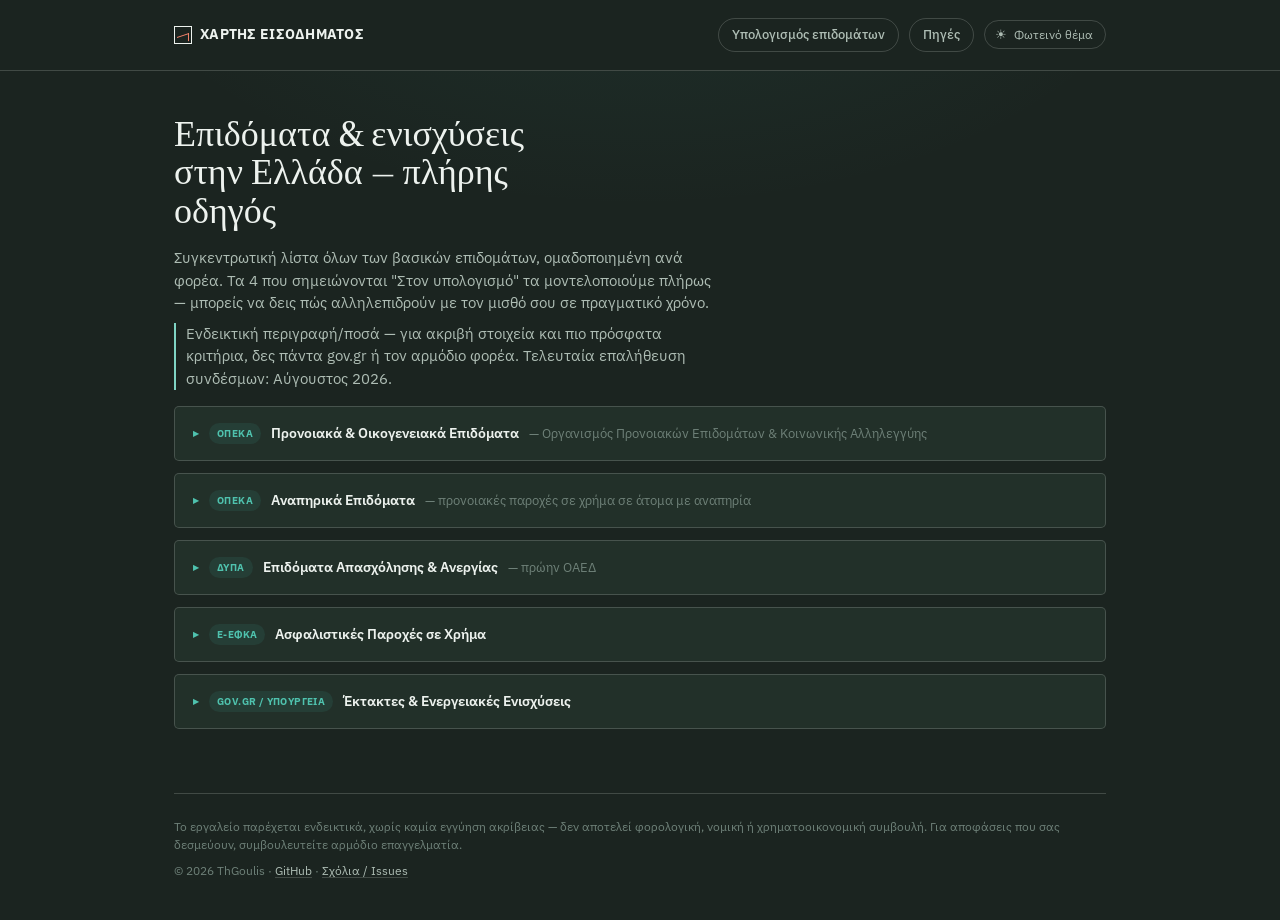
==== commit 98fa77f6: "Add files via upload" ====
--- a/epidomata.html
+++ b/epidomata.html
@@ -11,6 +11,269 @@
 <link rel="preconnect" href="https://fonts.gstatic.com" crossorigin>
 <link href="https://fonts.googleapis.com/css2?family=Newsreader:ital,opsz,wght@0,6..72,400;0,6..72,500;0,6..72,600;1,6..72,500&family=IBM+Plex+Sans:wght@400;500;600;700&display=swap" rel="stylesheet">
 <link rel="stylesheet" href="style.css">
+<script type="application/ld+json">
+{
+  "@context": "https://schema.org",
+  "@type": "ItemList",
+  "name": "Επιδόματα & Ενισχύσεις στην Ελλάδα",
+  "description": "Συγκεντρωτική λίστα κρατικών επιδομάτων και οικονομικών ενισχύσεων στην Ελλάδα, με συνδέσμους προς τις επίσημες σελίδες αίτησης.",
+  "numberOfItems": 28,
+  "itemListElement": [
+    {
+      "@type": "ListItem",
+      "position": 1,
+      "item": {
+        "@type": "GovernmentService",
+        "name": "Ελάχιστο Εγγυημένο Εισόδημα (ΕΕΕ)",
+        "url": "https://www.gov.gr/el/services/1002216/elakhisto-egguemeno-eisodema"
+      }
+    },
+    {
+      "@type": "ListItem",
+      "position": 2,
+      "item": {
+        "@type": "GovernmentService",
+        "name": "Επίδομα Παιδιού (Α21)",
+        "url": "https://www.idika.gr/epidomapaidiou/"
+      }
+    },
+    {
+      "@type": "ListItem",
+      "position": 3,
+      "item": {
+        "@type": "GovernmentService",
+        "name": "Επίδομα Στέγασης (Ενοικίου)",
+        "url": "https://www.gov.gr/ipiresies/ugeia-kai-pronoia/epidomata/epidoma-stegases"
+      }
+    },
+    {
+      "@type": "ListItem",
+      "position": 4,
+      "item": {
+        "@type": "GovernmentService",
+        "name": "Επίδομα Γέννησης",
+        "url": "https://www.gov.gr/ipiresies/ugeia-kai-pronoia/epidomata/epidoma-genneses"
+      }
+    },
+    {
+      "@type": "ListItem",
+      "position": 5,
+      "item": {
+        "@type": "GovernmentService",
+        "name": "Επίδομα Ανασφάλιστων Υπερηλίκων",
+        "url": "https://opeka.gov.gr/anasfalistoi-yperilikes/epidoma-koinonikis-allilengyis-anasfaliston-yperilikon/ilektronikes-ypiresies/"
+      }
+    },
+    {
+      "@type": "ListItem",
+      "position": 6,
+      "item": {
+        "@type": "GovernmentService",
+        "name": "Επίδομα Ορεινών & Μειονεκτικών Περιοχών",
+        "url": "https://oreina.epidomata.gov.gr/"
+      }
+    },
+    {
+      "@type": "ListItem",
+      "position": 7,
+      "item": {
+        "@type": "GovernmentService",
+        "name": "Επίδομα κίνησης",
+        "url": "https://opeka.gov.gr/atoma-me-anapiria/anapirika-epidomata/epidoma-kinisis/"
+      }
+    },
+    {
+      "@type": "ListItem",
+      "position": 8,
+      "item": {
+        "@type": "GovernmentService",
+        "name": "Διατροφικό επίδομα",
+        "url": "https://opeka.gov.gr/atoma-me-anapiria/anapirika-epidomata/diatrofiko-epidoma-se-nefropatheis-metamoschevmenous/"
+      }
+    },
+    {
+      "@type": "ListItem",
+      "position": 9,
+      "item": {
+        "@type": "GovernmentService",
+        "name": "Οικονομική ενίσχυση ατόμων με βαριά αναπηρία",
+        "url": "https://opeka.gov.gr/atoma-me-anapiria/anapirika-epidomata/programmata-oikonomikis-enischysis-atomon-me-varia-anapiria/"
+      }
+    },
+    {
+      "@type": "ListItem",
+      "position": 10,
+      "item": {
+        "@type": "GovernmentService",
+        "name": "Οικονομική ενίσχυση ατόμων με βαριά νοητική υστέρηση",
+        "url": "https://opeka.gov.gr/atoma-me-anapiria/anapirika-epidomata/programma-oikonomikis-enischysis-atomon-me-varia-noitiki-ysterisi/"
+      }
+    },
+    {
+      "@type": "ListItem",
+      "position": 11,
+      "item": {
+        "@type": "GovernmentService",
+        "name": "Ενίσχυση παραπληγικών/τετραπληγικών ανασφάλιστων & ασφαλισμένων Δημοσίου",
+        "url": "https://opeka.gov.gr/atoma-me-anapiria/anapirika-epidomata/programma-oikonomikis-enischysis-parapligikon-tetrapligikon-kai-akrotiriasmenon/"
+      }
+    },
+    {
+      "@type": "ListItem",
+      "position": 12,
+      "item": {
+        "@type": "GovernmentService",
+        "name": "Ενίσχυση ατόμων με συγγενή αιμολυτική αναιμία / αιμορραγική διάθεση / AIDS",
+        "url": "https://opeka.gov.gr/atoma-me-anapiria/anapirika-epidomata/programma-oikonomikis-enischysis-atomon-me-syggeni-aimolytiki-anaimia-i-syggeni-aimorragiki-diathesi-syndromo-epiktitis-anosoaneparkeias-aids/"
+      }
+    },
+    {
+      "@type": "ListItem",
+      "position": 13,
+      "item": {
+        "@type": "GovernmentService",
+        "name": "Ενίσχυση κωφών & βαρήκοων ατόμων",
+        "url": "https://opeka.gov.gr/atoma-me-anapiria/anapirika-epidomata/programma-oikonomikis-enischysis-kofon-kai-varikoon-atomon/"
+      }
+    },
+    {
+      "@type": "ListItem",
+      "position": 14,
+      "item": {
+        "@type": "GovernmentService",
+        "name": "Ενίσχυση ατόμων με αναπηρία όρασης",
+        "url": "https://opeka.gov.gr/atoma-me-anapiria/anapirika-epidomata/programma-oikonomikis-enischysis-atomon-me-anapiria-orasis/"
+      }
+    },
+    {
+      "@type": "ListItem",
+      "position": 15,
+      "item": {
+        "@type": "GovernmentService",
+        "name": "Ενίσχυση ατόμων με εγκεφαλική παράλυση",
+        "url": "https://opeka.gov.gr/atoma-me-anapiria/anapirika-epidomata/programma-oikonomikis-enischysis-atomon-me-egkefaliki-paralysi/"
+      }
+    },
+    {
+      "@type": "ListItem",
+      "position": 16,
+      "item": {
+        "@type": "GovernmentService",
+        "name": "Ενίσχυση χανσενικών & μελών οικογενειών τους",
+        "url": "https://opeka.gov.gr/atoma-me-anapiria/anapirika-epidomata/programma-oikonomikis-enischysis-asthenon-kai-apotherapeymenon-chansenikon-kai-melon-ton-oikogeneion-toys/"
+      }
+    },
+    {
+      "@type": "ListItem",
+      "position": 17,
+      "item": {
+        "@type": "GovernmentService",
+        "name": "Τακτικό Επίδομα Ανεργίας",
+        "url": "https://www.gov.gr/el/services/1001289/aitese-epidomatos-anergias"
+      }
+    },
+    {
+      "@type": "ListItem",
+      "position": 18,
+      "item": {
+        "@type": "GovernmentService",
+        "name": "Επίδομα Μακροχρονίως Ανέργων",
+        "url": "https://www.gov.gr/el/services/1001273/epidoma-makrokhronion-anergon"
+      }
+    },
+    {
+      "@type": "ListItem",
+      "position": 19,
+      "item": {
+        "@type": "GovernmentService",
+        "name": "Ειδική Παροχή Προστασίας Μητρότητας",
+        "url": "https://parentalbenefits.dypa.gov.gr"
+      }
+    },
+    {
+      "@type": "ListItem",
+      "position": 20,
+      "item": {
+        "@type": "GovernmentService",
+        "name": "Βοήθημα Αυτοτελώς & Ανεξαρτήτως Απασχολουμένων",
+        "url": "https://www.gov.gr/el/services/1001292/boethema-anergias-autotelos-kai-anexartetos-apaskholoumenon"
+      }
+    },
+    {
+      "@type": "ListItem",
+      "position": 21,
+      "item": {
+        "@type": "GovernmentService",
+        "name": "Ειδικά Εποχικά Βοηθήματα",
+        "url": "https://www.gov.gr/upourgeia/upourgeio-ergasias-kai-koinonikes-asphalises/demosia-uperesia-apaskholeses-d-up/eidiko-epokhiko-boethema-dypa"
+      }
+    },
+    {
+      "@type": "ListItem",
+      "position": 22,
+      "item": {
+        "@type": "GovernmentService",
+        "name": "Επίδομα Ασθενείας & Ατυχήματος",
+        "url": "https://www.e-efka.gov.gr/el/elektronikes-yperesies/epidoma"
+      }
+    },
+    {
+      "@type": "ListItem",
+      "position": 23,
+      "item": {
+        "@type": "GovernmentService",
+        "name": "Επίδομα Κυοφορίας & Λοχείας",
+        "url": "https://www.e-efka.gov.gr/el/elektronikes-yperesies/elektronike-aitese-choregeses-epidomatos-metrotetas"
+      }
+    },
+    {
+      "@type": "ListItem",
+      "position": 24,
+      "item": {
+        "@type": "GovernmentService",
+        "name": "Εξωιδρυματικό Επίδομα",
+        "url": "https://www.gov.gr/el/services/1001413/exoidrumatiko-epidoma-paraplegias"
+      }
+    },
+    {
+      "@type": "ListItem",
+      "position": 25,
+      "item": {
+        "@type": "GovernmentService",
+        "name": "Επίδομα Εξόδων Κηδείας",
+        "url": "https://www.e-efka.gov.gr/el/elektronikes-yperesies/elektronike-yperesia-pleromes-exodon-kedeias"
+      }
+    },
+    {
+      "@type": "ListItem",
+      "position": 26,
+      "item": {
+        "@type": "GovernmentService",
+        "name": "Κοινωνικό Οικιακό Τιμολόγιο (ΚΟΤ)",
+        "url": "https://www.gov.gr/ipiresies/ugeia-kai-pronoia/epidomata/koinoniko-oikiako-timologio"
+      }
+    },
+    {
+      "@type": "ListItem",
+      "position": 27,
+      "item": {
+        "@type": "GovernmentService",
+        "name": "Επίδομα Θέρμανσης",
+        "url": "https://www.gov.gr/ipiresies/ugeia-kai-pronoia/epidomata/epidoma-thermanses"
+      }
+    },
+    {
+      "@type": "ListItem",
+      "position": 28,
+      "item": {
+        "@type": "GovernmentService",
+        "name": "Προγράμματα Vouchers",
+        "url": "https://vouchers.gov.gr/"
+      }
+    }
+  ]
+}
+</script>
 <style>
   /* Στυλ ειδικά για αυτή τη σελίδα αναφοράς — προσθέτει πάνω στο style.css, δεν το αντικαθιστά */
   .ref-hero{ padding: 48px 0 8px; }
@@ -87,7 +350,7 @@
   <section class="ref-hero">
     <h1>Επιδόματα &amp; ενισχύσεις στην Ελλάδα — πλήρης οδηγός</h1>
     <p>Συγκεντρωτική λίστα όλων των βασικών επιδομάτων, ομαδοποιημένη ανά φορέα. Τα 4 που σημειώνονται "Στον υπολογισμό" τα μοντελοποιούμε πλήρως — μπορείς να δεις πώς αλληλεπιδρούν με τον μισθό σου σε πραγματικό χρόνο.</p>
-    <p class="ref-note">Ενδεικτική περιγραφή/ποσά — για ακριβή στοιχεία και πιο πρόσφατα κριτήρια, δες πάντα gov.gr ή τον αρμόδιο φορέα.</p>
+    <p class="ref-note">Ενδεικτική περιγραφή/ποσά — για ακριβή στοιχεία και πιο πρόσφατα κριτήρια, δες πάντα gov.gr ή τον αρμόδιο φορέα. Τελευταία επαλήθευση συνδέσμων: Αύγουστος 2026.</p>
   </section>
 
   <!-- ΟΠΕΚΑ -->
